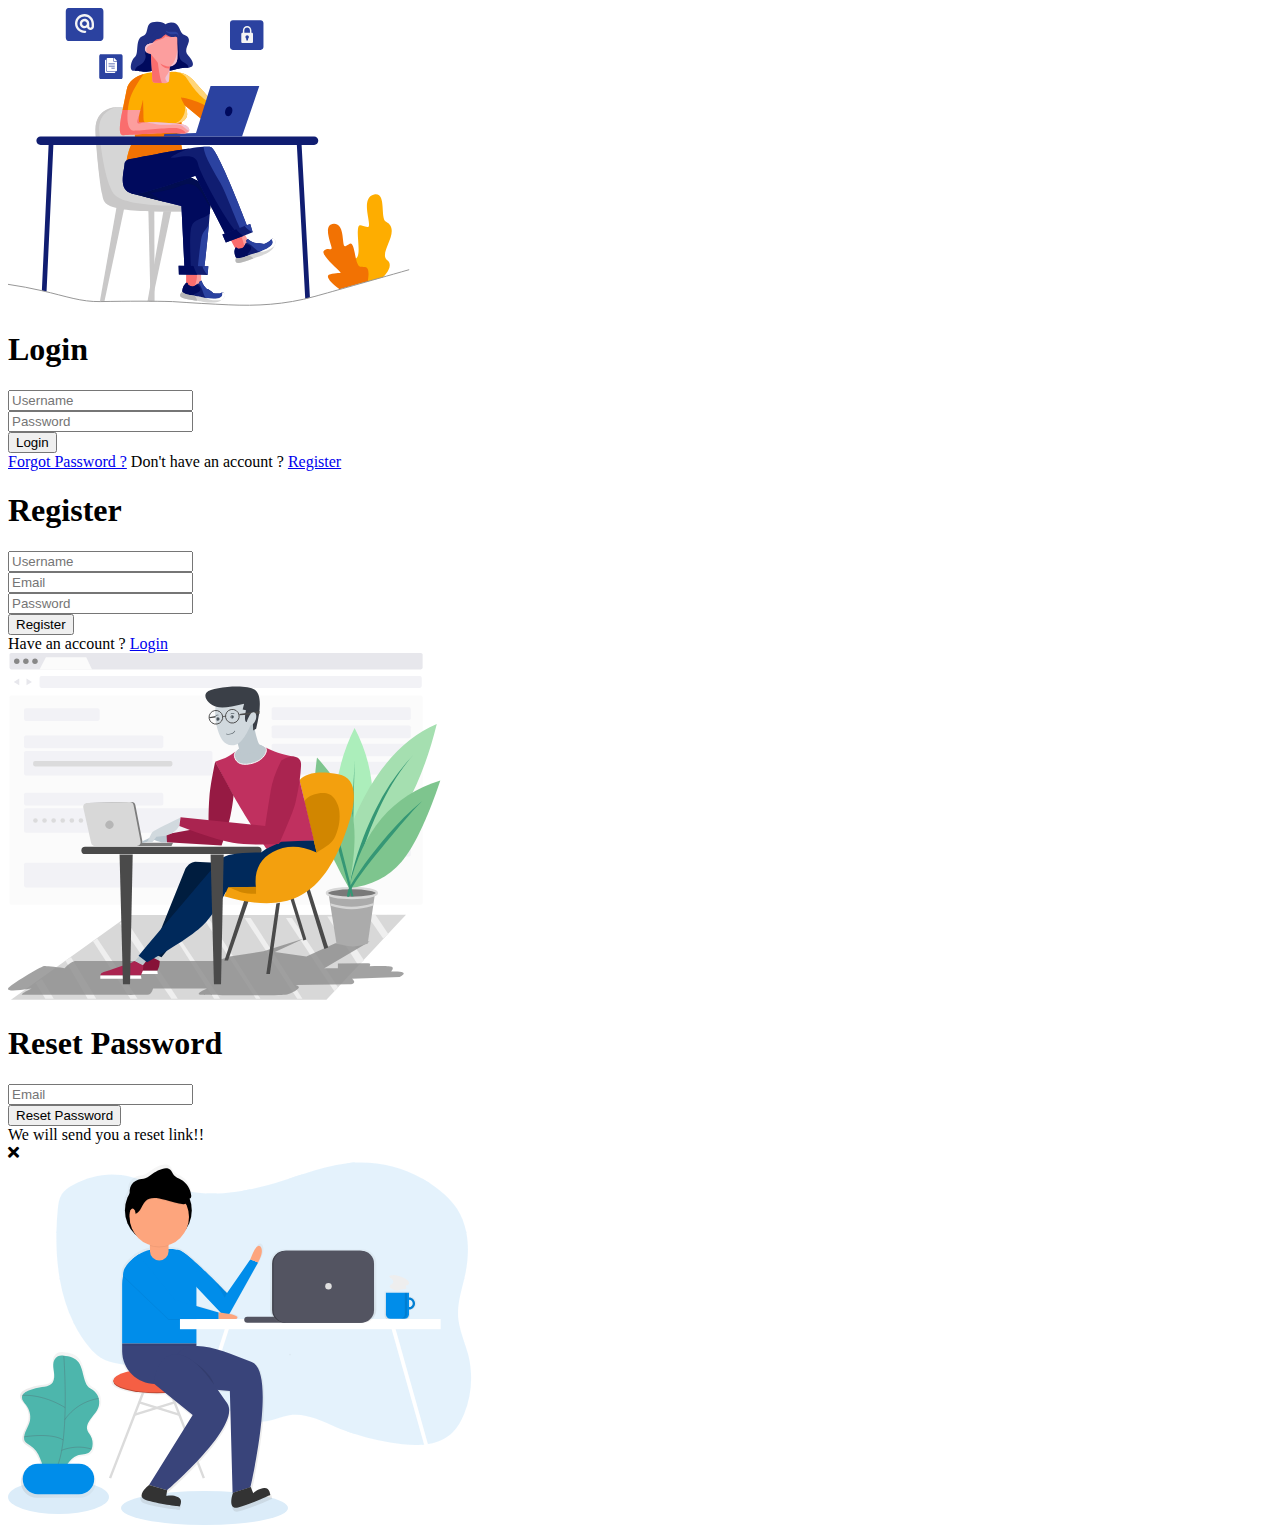
==== animatedloginui/index.html @ 4277864b "18 Sep" ====
<!DOCTYPE html>
<html>
    <head>
        <title>Animated Login UI</title>
        <!-- fontawesome Css 1 -->
        <link rel="stylesheet" href="https://cdnjs.cloudflare.com/ajax/libs/font-awesome/5.15.4/css/all.min.css" integrity="sha512-1ycn6IcaQQ40/MKBW2W4Rhis/DbILU74C1vSrLJxCq57o941Ym01SwNsOMqvEBFlcgUa6xLiPY/NS5R+E6ztJQ==" crossorigin="anonymous" referrerpolicy="no-referrer" />

        <link href="css/style.css" rel="stylesheet" type="text/css"/>
    </head>
    <body>

        <div class="container">

            <!-- Start Login Section -->
            <div class="main-container login">

                <div class="img-container login-img">
                    <img src="./img/login.svg" alt="login"/>
                </div>

                <div class="form-container login-form">
                    <h1 class="text-center pb-3">Login</h1>
                    <form action="" method="">
                        <div class="form-group">
                            <input type="text" name="username" id="usernamereg" class="form-control" placeholder="Username"/>
                        </div>
                        <div class="form-group">
                            <input type="password" name="password" id="passwordreg" class="form-control" placeholder="Password"/>
                        </div>

                        <div class="d-grid">
                            <button type="submit" class="btn">Login</button>
                        </div>

                        <a href="#" class="forgot-link">Forgot Password ?</a>
                        <span>Don't have an account ? <a href="#" class="register-link">Register</a></span>
                    </form>
                </div>

            </div>
            <!-- End Login Section -->


            <!-- Start Register Section -->
            <div class="main-container register">

                <div class="form-container register-form">
                    <h1 class="text-center pb-3">Register</h1>
                    <form action="" method="">
                        <div class="form-group">
                            <input type="text" name="username" id="username" class="form-control" placeholder="Username"/>
                        </div>
                        <div class="form-group">
                            <input type="text" name="email" id="emailreg" class="form-control" placeholder="Email"/>
                        </div>
                        <div class="form-group">
                            <input type="password" name="password" id="password" class="form-control" placeholder="Password"/>
                        </div>

                        <div class="d-grid">
                            <button type="submit" class="btn">Register</button>
                        </div>

                        <span>Have an account ? <a href="#" class="register-link">Login</a></span>
                    </form>
                </div>

                <div class="img-container register-img">
                    <img src="./img/register.svg" alt="register"/>
                </div>
                
            </div>
            <!-- End Register Section -->


            <!-- Start Forgot Password Section -->
            <div class="main-container forgot">

                <div class="form-container forgot-form">
                    <h1 class="text-center pb-3">Reset Password</h1>
                    <form action="" method="">
                        <div class="form-group">
                            <input type="text" name="email" id="emailfog" class="form-control" placeholder="Email"/>
                        </div>

                        <div class="d-grid">
                            <button type="submit" class="btn">Reset Password</button>
                        </div>

                        <span>We will send you a reset link!!</span>
                    </form>

                    <div class="close">
                        <i class="fas fa-times"></i>
                    </div>

                </div>

                <div class="img-container forgot-img">
                    <img src="./img/forgot.svg" alt="forgot"/>
                </div>
                
            </div>
            <!-- End Forgot Password Section -->

        </div>



        <script src="js/app.js" type="text/javascript"></script>
        
    </body>
</html>
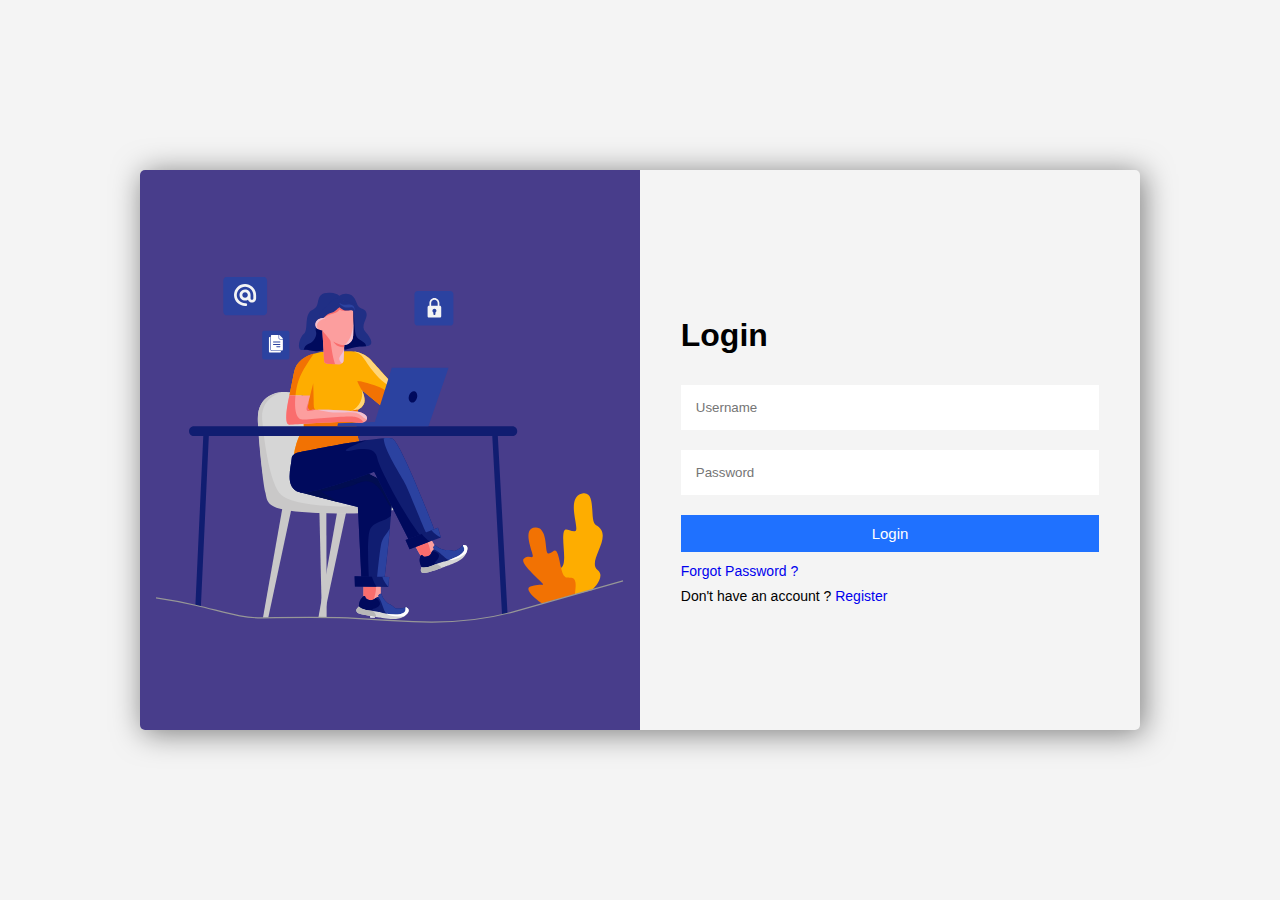
==== commit f96174b5: "19 Sep" ====
--- a/animatedloginui/index.html
+++ b/animatedloginui/index.html
@@ -19,14 +19,14 @@
                 </div>
 
                 <div class="form-container login-form">
-                    <h1 class="text-center pb-3">Login</h1>
                     <form action="" method="">
-                        <div class="form-group">
-                            <input type="text" name="username" id="usernamereg" class="form-control" placeholder="Username"/>
-                        </div>
-                        <div class="form-group">
-                            <input type="password" name="password" id="passwordreg" class="form-control" placeholder="Password"/>
-                        </div>
+                        <h1 class="text-center pb-3">Login</h1>
+                        
+                        <input type="text" name="username" id="usernamereg" class="form-control" placeholder="Username" autocomplete="off"/>
+                        
+                        
+                        <input type="password" name="password" id="passwordreg" class="form-control" placeholder="Password"/>
+                        
 
                         <div class="d-grid">
                             <button type="submit" class="btn">Login</button>
@@ -45,23 +45,23 @@
             <div class="main-container register">
 
                 <div class="form-container register-form">
-                    <h1 class="text-center pb-3">Register</h1>
                     <form action="" method="">
-                        <div class="form-group">
-                            <input type="text" name="username" id="username" class="form-control" placeholder="Username"/>
-                        </div>
-                        <div class="form-group">
-                            <input type="text" name="email" id="emailreg" class="form-control" placeholder="Email"/>
-                        </div>
-                        <div class="form-group">
-                            <input type="password" name="password" id="password" class="form-control" placeholder="Password"/>
-                        </div>
+                        <h1 class="text-center pb-3">Register</h1>
+                        
+                        <input type="text" name="username" id="username" class="form-control" placeholder="Username" autocomplete="off"/>
+                        
+                        
+                        <input type="text" name="email" id="emailreg" class="form-control" placeholder="Email" autocomplete="off"/>
+                        
+                        
+                        <input type="password" name="password" id="password" class="form-control" placeholder="Password"/>
+                        
 
                         <div class="d-grid">
                             <button type="submit" class="btn">Register</button>
                         </div>
 
-                        <span>Have an account ? <a href="#" class="register-link">Login</a></span>
+                        <span>Have an account ? <a href="#" class="login-link">Login</a></span>
                     </form>
                 </div>
 
@@ -77,11 +77,11 @@
             <div class="main-container forgot">
 
                 <div class="form-container forgot-form">
-                    <h1 class="text-center pb-3">Reset Password</h1>
                     <form action="" method="">
-                        <div class="form-group">
-                            <input type="text" name="email" id="emailfog" class="form-control" placeholder="Email"/>
-                        </div>
+                        <h1 class="text-center pb-3">Reset Password</h1>
+                        
+                        <input type="text" name="email" id="emailfog" class="form-control" placeholder="Email" autocomplete="off"/>
+                        
 
                         <div class="d-grid">
                             <button type="submit" class="btn">Reset Password</button>
@@ -90,11 +90,11 @@
                         <span>We will send you a reset link!!</span>
                     </form>
 
+                </div>
+
                     <div class="close">
                         <i class="fas fa-times"></i>
                     </div>
-
-                </div>
 
                 <div class="img-container forgot-img">
                     <img src="./img/forgot.svg" alt="forgot"/>
--- a/animatedloginui/css/style.css
+++ b/animatedloginui/css/style.css
@@ -0,0 +1,162 @@
+*{
+    box-sizing: border-box;
+}
+
+body{
+    font-family: sans-serif;
+    background-color: #f4f4f4;
+    min-height: 100vh;
+
+    display: flex;
+    justify-content: center;
+    align-items: center;
+
+    margin: 0;
+}
+
+.container{
+    width: 65rem;
+    padding: 20px;
+}
+
+.main-container{
+    width: 100%;
+    height: 35rem;
+    border-radius: 5px;
+    box-shadow: 3px 3px 30px rgba(0, 0, 0, 0.5);
+
+    display: flex;
+    justify-content: space-between;
+    align-items: center;
+
+    position: relative;
+
+    overflow: hidden;
+}
+
+.img-container{
+    width: 50%;
+    height: 100%;
+    background-color: darkslateblue;
+    padding: 4rem 1rem;
+
+    display: flex;
+    justify-content: center;
+    align-items: center;
+
+    animation: downani 0.5s ease;
+}
+
+img{
+    width: 100%;
+}
+
+.form-container{
+    width: 50%;
+    height: 100%;
+    padding: 20px;
+
+    display: flex;
+    justify-content: center;
+    align-items: center;
+
+    animation: upani 0.5s ease;
+}
+
+.form-control{
+    width: 100%;
+    border: 0;
+    padding: 15px;
+    margin: 10px 0;
+}
+
+.btn{
+    width: 100%;
+    background-color: #1f71ff;
+    color: #fff;
+    font-size: 15px;
+    border: 0;
+    padding: 10px 0;
+    margin: 10px 0;
+    cursor: pointer;
+}
+
+.form-control:focus,
+.btn:focus{
+    outline: 0;
+}
+
+form a{
+    text-decoration: none;
+    font-size: 14px;
+}
+
+span{
+    display: block;
+    font-size: 14px;
+    margin-top: 8px;
+}
+
+.close{
+    width: 2rem;
+    height: 2rem;
+    color: red;
+    border: 1px solid red;
+    border-radius: 50%;
+    cursor: pointer;
+
+    display: flex;
+    justify-content: center;
+    align-items: center;
+
+    position: absolute;
+    top: 1rem;
+    left: 1rem;
+
+    animation: closebtnani 0.5s ease;
+}
+
+.register,
+.forgot{
+    display: none;
+}
+
+@keyframes downani {
+    0%{
+        transform: translateY(-100%);
+    }
+
+    100%{
+        transform: translateY(0%);
+    }
+}
+
+@keyframes upani {
+    0%{
+        transform: translateY(100%);
+    }
+    
+    100%{
+        transform: translateY(0%);
+    }
+}
+
+@keyframes closebtnani {
+    0%{
+        transform: translateY(-100%);
+    }
+    
+    100%{
+        transform: translateY(0%);
+    }
+}
+
+@media (max-width:600px) {
+    .img-container{
+        display: none;
+    }
+
+    .form-container{
+        width: 100%;
+    }
+}